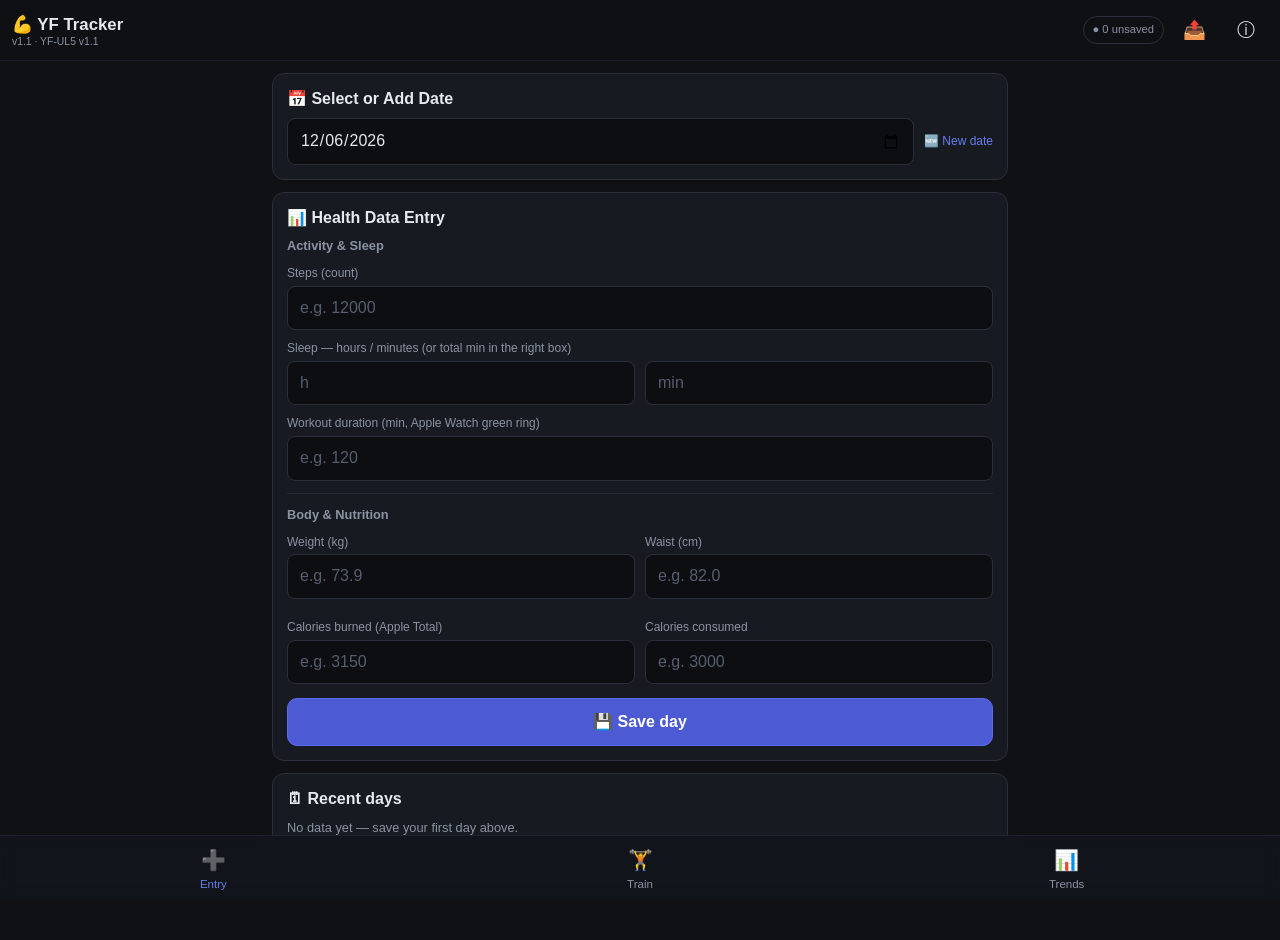
==== mobile_tracker/index.html @ b444b262 "feat: Implement offline HTML mobile tracker and data sync Introduces a self-contained, offline-first" ====
<!DOCTYPE html>
<html lang="en">
<head>
<meta charset="utf-8">
<meta name="viewport" content="width=device-width, initial-scale=1, viewport-fit=cover">
<meta name="apple-mobile-web-app-capable" content="yes">
<meta name="mobile-web-app-capable" content="yes">
<meta name="apple-mobile-web-app-status-bar-style" content="black-translucent">
<meta name="apple-mobile-web-app-title" content="YF Tracker">
<meta name="theme-color" content="#0f1115">
<title>YF Tracker</title>
<style>
/* ============ Reset / base ============ */
*{box-sizing:border-box;margin:0;padding:0;-webkit-tap-highlight-color:transparent}
html{font-size:16px}
body{
  font-family:-apple-system,BlinkMacSystemFont,"Segoe UI",Roboto,Helvetica,Arial,sans-serif;
  background:#0f1115;color:#e6e9ef;line-height:1.4;
  padding-bottom:calc(64px + env(safe-area-inset-bottom));
  min-height:100vh;
}
button{font:inherit;color:inherit;background:none;border:none;cursor:pointer}
input,select,textarea{font:inherit;color:#e6e9ef;background:#0c0e12;border:1px solid #2a2f3a;border-radius:8px;padding:10px 12px;min-height:44px;width:100%}
input:focus,select:focus{outline:none;border-color:#667eea}
input::placeholder{color:#565e6e}
h1{font-size:1.05rem;font-weight:700}
h2{font-size:1rem;font-weight:700;margin-bottom:.5rem}
h3{font-size:.95rem;font-weight:600}
/* ============ Header ============ */
header{
  position:sticky;top:0;z-index:50;display:flex;align-items:center;gap:8px;
  padding:calc(8px + env(safe-area-inset-top)) 12px 8px;background:#0f1115ee;
  border-bottom:1px solid #1d222c;backdrop-filter:blur(8px);
}
header .ver{font-size:.65rem;color:#8b93a3;line-height:1.1}
header .spacer{flex:1}
.badge{
  font-size:.7rem;padding:5px 9px;border-radius:999px;border:1px solid #2a2f3a;color:#8b93a3;
  min-height:0;display:inline-flex;align-items:center;gap:5px;
}
.badge.dirty{border-color:#f59e0b;color:#f59e0b}
.iconbtn{min-width:44px;min-height:44px;display:inline-flex;align-items:center;justify-content:center;font-size:1.15rem;border-radius:10px}
.iconbtn:active{background:#1d222c}
/* ============ Tab bar ============ */
nav.tabbar{
  position:fixed;bottom:0;left:0;right:0;z-index:50;display:flex;
  background:#12151bee;border-top:1px solid #1d222c;backdrop-filter:blur(8px);
  padding-bottom:env(safe-area-inset-bottom);
}
nav.tabbar button{
  flex:1;padding:10px 0 8px;font-size:.72rem;color:#8b93a3;display:flex;flex-direction:column;align-items:center;gap:2px;min-height:56px;
}
nav.tabbar button .ic{font-size:1.25rem}
nav.tabbar button.on{color:#667eea}
/* ============ Layout ============ */
main{padding:12px;max-width:760px;margin:0 auto}
section.panel{display:none}
section.panel.on{display:block}
.card{background:#171a21;border:1px solid #2a2f3a;border-radius:12px;padding:14px;margin-bottom:12px}
.row{display:flex;gap:10px;align-items:center}
.row>*{flex:1}
.muted{color:#8b93a3;font-size:.8rem}
.small{font-size:.75rem}
.btn{
  display:inline-flex;align-items:center;justify-content:center;gap:6px;
  background:#232838;border:1px solid #364066;color:#c7d2fe;border-radius:10px;
  padding:12px 16px;min-height:48px;font-weight:600;width:100%;
}
.btn:active{background:#2b3149}
.btn.primary{background:#4c5bd4;border-color:#5b6cf0;color:#fff}
.btn.ghost{background:transparent;border-color:#2a2f3a;color:#8b93a3}
.btn.danger{background:#3a1214;border-color:#7f1d1d;color:#fca5a5}
.btn.sm{min-height:38px;padding:6px 12px;width:auto;font-size:.85rem}
.chip{display:inline-block;font-size:.68rem;padding:3px 8px;border-radius:999px;background:#232838;color:#9aa4c7;margin-right:5px;margin-bottom:3px}
label.f{display:block;font-size:.75rem;color:#8b93a3;margin:10px 0 4px}
.grid2{display:grid;grid-template-columns:1fr 1fr;gap:10px}
.hint-ok{color:#10b981;font-size:.75rem}
.hint-new{color:#667eea;font-size:.75rem}
hr.sep{border:0;border-top:1px solid #232834;margin:12px 0}
/* ============ Recent list ============ */
.recent{display:flex;flex-direction:column;gap:6px}
.recent .r{
  display:flex;align-items:center;gap:8px;background:#12151b;border:1px solid #232834;
  border-radius:10px;padding:9px 10px;font-size:.78rem;
}
.recent .r .d{font-weight:700;min-width:52px}
.recent .r .vals{flex:1;color:#8b93a3;display:flex;flex-wrap:wrap;gap:4px 10px}
.recent .r button{min-width:38px;min-height:38px;font-size:1rem;color:#8b93a3}
/* ============ Train ============ */
.sess{display:flex;align-items:center;gap:10px}
.sess .info{flex:1}
.sess .info .nm{font-weight:700}
.today-chip{
  display:flex;align-items:center;gap:10px;background:#141b2e;border:1px solid #364066;
  border-radius:12px;padding:12px;margin-bottom:12px;
}
.exgroup{background:#171a21;border:1px solid #2a2f3a;border-radius:12px;margin-bottom:12px;overflow:hidden}
.exgroup.ss{border-left:4px solid #667eea}
.ss-tag{font-size:.62rem;font-weight:700;letter-spacing:.08em;color:#8fa0f4;padding:8px 14px 0}
.ex{padding:12px 14px}
.ex + .ex{border-top:1px dashed #2a2f3a}
.ex .hd{display:flex;align-items:baseline;gap:8px;flex-wrap:wrap;margin-bottom:6px}
.ex .hd .nm{font-weight:700;font-size:.95rem}
.setrow{display:flex;align-items:center;gap:6px;margin:6px 0}
.setrow .sn{min-width:20px;color:#8b93a3;font-size:.75rem;text-align:center}
.setrow input{min-height:44px;padding:8px;text-align:center}
.setrow input.w{flex:2.2}
.setrow input.r{flex:1.8}
.setrow input.rr{flex:1.3}
.setrow .x{color:#565e6e;font-size:.8rem}
.setrow button.done{
  min-width:44px;min-height:44px;border:1px solid #2a2f3a;border-radius:10px;color:#565e6e;font-size:1rem;
}
.setrow button.done.on{background:#064e3b;border-color:#10b981;color:#10b981}
.setrow button.del{min-width:34px;min-height:44px;color:#565e6e}
.notein input{min-height:38px;font-size:.8rem;padding:7px 10px}
/* editor */
.exed{display:flex;align-items:center;gap:6px;padding:10px 12px;border-top:1px dashed #2a2f3a}
.exed:first-child{border-top:0}
.exed .nm{flex:1;font-size:.88rem}
.exed .tg{color:#8b93a3;font-size:.7rem}
.exed button{min-width:38px;min-height:44px;color:#8b93a3;font-size:.95rem}
.exed button.linkon{color:#8fa0f4}
/* ============ Rest timer ============ */
#restTimer{
  position:fixed;left:12px;right:12px;bottom:calc(64px + env(safe-area-inset-bottom) + 8px);z-index:60;
  display:none;align-items:center;gap:12px;background:#141b2e;border:1px solid #5b6cf0;
  border-radius:14px;padding:12px 16px;box-shadow:0 8px 24px #0009;
}
#restTimer.on{display:flex}
#restTimer.flash{animation:tflash .5s 4}
@keyframes tflash{50%{background:#4c5bd4}}
#restTimer .t{font-size:1.5rem;font-weight:800;font-variant-numeric:tabular-nums}
#restTimer .lb{flex:1;font-size:.75rem;color:#9aa4c7}
/* ============ KPI ============ */
.kpis{display:grid;grid-template-columns:repeat(3,1fr);gap:8px;margin-bottom:14px}
.kpi{border-radius:10px;padding:10px 6px;text-align:center;min-height:86px;border:1px solid}
.kpi .l{color:#9ca3af;font-size:.62rem;margin-bottom:3px}
.kpi .v{font-size:1.15rem;font-weight:700}
.kpi .u{color:#6b7280;font-size:.6rem}
.kpi.green{border-color:#10b981;background:#064e3b}.kpi.green .v{color:#10b981}
.kpi.amber{border-color:#f59e0b;background:#451a03}.kpi.amber .v{color:#f59e0b}
.kpi.red{border-color:#ef4444;background:#450a0a}.kpi.red .v{color:#ef4444}
.kpi.neutral{border-color:#667eea;background:#1e1b4b}.kpi.neutral .v{color:#667eea}
.legend{display:flex;flex-wrap:wrap;gap:4px 12px;margin:2px 0 6px}
.legend .lg{font-size:.68rem;color:#8b93a3;display:inline-flex;align-items:center;gap:5px}
.legend .dot{width:9px;height:9px;border-radius:3px;display:inline-block}
canvas{display:block;width:100%}
/* ============ Modal / toast ============ */
#ovl{position:fixed;inset:0;background:#000a;z-index:100;display:none;align-items:flex-end;justify-content:center}
#ovl.on{display:flex}
#modal{
  background:#171a21;border:1px solid #2a2f3a;border-radius:16px 16px 0 0;width:100%;max-width:760px;
  max-height:86vh;overflow:auto;padding:18px 16px calc(18px + env(safe-area-inset-bottom));
}
#modal h2{margin-bottom:10px}
#modal .body{font-size:.88rem;color:#c3c9d6}
#modal .body p{margin:8px 0}
#modal .body ol,#modal .body ul{margin:8px 0 8px 18px}
#modal .body li{margin:5px 0}
#modal .body code{background:#0c0e12;border:1px solid #2a2f3a;border-radius:6px;padding:1px 6px;font-size:.78rem}
#modal .btns{display:flex;gap:10px;margin-top:16px}
#modal .btns .btn{flex:1}
#toast{
  position:fixed;left:50%;transform:translateX(-50%);bottom:calc(70px + env(safe-area-inset-bottom) + 8px);
  background:#232838;border:1px solid #5b6cf0;color:#e6e9ef;padding:10px 18px;border-radius:999px;
  font-size:.85rem;z-index:120;display:none;white-space:nowrap;box-shadow:0 6px 20px #0008;
}
#toast.on{display:block}
.diffline{font-size:.8rem;margin:3px 0}
.diffline b{color:#f59e0b}
@media(min-width:520px){.kpis{grid-template-columns:repeat(6,1fr)}}
</style>
</head>
<body>

<header>
  <div>
    <h1>💪 YF Tracker</h1>
    <div class="ver">v1.1 · YF-UL5 v1.1</div>
  </div>
  <div class="spacer"></div>
  <button class="badge" id="unsavedBadge" data-act="sync">● 0 unsaved</button>
  <button class="iconbtn" data-act="sync" title="Sync / Export">📤</button>
  <button class="iconbtn" data-act="help" title="Help">ⓘ</button>
</header>

<main>
  <!-- ============ ENTRY ============ -->
  <section class="panel on" id="panel-entry">
    <div class="card">
      <h2>📅 Select or Add Date</h2>
      <div class="row">
        <input type="date" id="entryDate">
        <span id="dateHint" class="hint-new" style="flex:0 0 auto">🆕 New date</span>
      </div>
    </div>

    <div class="card">
      <h2>📊 Health Data Entry</h2>
      <h3 class="muted">Activity &amp; Sleep</h3>
      <label class="f">Steps (count)</label>
      <input id="inSteps" inputmode="numeric" placeholder="e.g. 12000">
      <label class="f">Sleep — hours / minutes (or total min in the right box)</label>
      <div class="row">
        <input id="inSleepH" inputmode="numeric" placeholder="h">
        <input id="inSleepM" inputmode="numeric" placeholder="min">
      </div>
      <div class="muted small" id="sleepHint" style="margin-top:4px"></div>
      <label class="f">Workout duration (min, Apple Watch green ring)</label>
      <input id="inWorkout" inputmode="numeric" placeholder="e.g. 120">
      <hr class="sep">
      <h3 class="muted">Body &amp; Nutrition</h3>
      <div class="grid2">
        <div>
          <label class="f">Weight (kg)</label>
          <input id="inWeight" inputmode="decimal" placeholder="e.g. 73.9">
        </div>
        <div>
          <label class="f">Waist (cm)</label>
          <input id="inWaist" inputmode="decimal" placeholder="e.g. 82.0">
        </div>
        <div>
          <label class="f">Calories burned (Apple Total)</label>
          <input id="inBurned" inputmode="numeric" placeholder="e.g. 3150">
        </div>
        <div>
          <label class="f">Calories consumed</label>
          <input id="inConsumed" inputmode="numeric" placeholder="e.g. 3000">
        </div>
      </div>
      <div style="margin-top:14px"><button class="btn primary" data-act="saveEntry">💾 Save day</button></div>
    </div>

    <div class="card">
      <h2>🗓 Recent days</h2>
      <div class="recent" id="recentList"></div>
    </div>
  </section>

  <!-- ============ TRAIN ============ -->
  <section class="panel" id="panel-train"></section>

  <!-- ============ TRENDS ============ -->
  <section class="panel" id="panel-trends">
    <div class="card">
      <div class="row">
        <div>
          <label class="f">📅 Time Period</label>
          <select id="selPeriod">
            <option value="30">Last 30 Days</option>
            <option value="90">Last 3 Months</option>
            <option value="all">All Data</option>
          </select>
        </div>
        <div>
          <label class="f">📊 Aggregation</label>
          <select id="selAgg">
            <option value="daily">Daily</option>
            <option value="weekly">Weekly</option>
            <option value="monthly">Monthly</option>
          </select>
        </div>
      </div>
      <div class="muted small" id="periodInfo" style="margin-top:8px"></div>
    </div>
    <h2 style="margin:4px 0 8px">📋 Key Metrics</h2>
    <div class="kpis" id="kpiGrid"></div>
    <h2 style="margin:4px 0 8px">📈 Charts</h2>
    <div id="chartsWrap"></div>
  </section>
</main>

<nav class="tabbar">
  <button data-act="tab" data-tab="entry" class="on"><span class="ic">➕</span>Entry</button>
  <button data-act="tab" data-tab="train"><span class="ic">🏋️</span>Train</button>
  <button data-act="tab" data-tab="trends"><span class="ic">📊</span>Trends</button>
</nav>

<div id="restTimer">
  <div class="t" id="rtTime">0:00</div>
  <div class="lb" id="rtLabel"></div>
  <button class="iconbtn" data-act="timerClose">✕</button>
</div>

<div id="ovl"><div id="modal"></div></div>
<div id="toast"></div>
<input type="file" id="fileImport" accept=".json,application/json" style="display:none">

<script>
'use strict';
/* =====================================================================
   YF Tracker v1.0 — single-file offline health & training tracker
   Data lives in IndexedDB. Sync = JSON export -> iCloud -> Mac merge.
   ===================================================================== */

/* ---------------- IndexedDB tiny promise wrapper ---------------- */
const DB_NAME='yf-tracker', DB_VER=1;
let _db=null;
function openDB(){
  return new Promise((res,rej)=>{
    const rq=indexedDB.open(DB_NAME,DB_VER);
    rq.onupgradeneeded=e=>{
      const d=e.target.result;
      if(!d.objectStoreNames.contains('health'))d.createObjectStore('health',{keyPath:'date'});
      if(!d.objectStoreNames.contains('workouts'))d.createObjectStore('workouts',{keyPath:'key'});
      if(!d.objectStoreNames.contains('meta'))d.createObjectStore('meta',{keyPath:'k'});
    };
    rq.onsuccess=()=>{_db=rq.result;res(_db)};
    rq.onerror=()=>rej(rq.error);
  });
}
function tx(store,mode,fn){
  return new Promise((res,rej)=>{
    const t=_db.transaction(store,mode),s=t.objectStore(store);
    const out=fn(s);
    t.oncomplete=()=>res(out&&out._v!==undefined?out._v:out);
    t.onerror=()=>rej(t.error);
  });
}
function idbGetAll(store){return new Promise((res,rej)=>{const t=_db.transaction(store,'readonly');const rq=t.objectStore(store).getAll();rq.onsuccess=()=>res(rq.result||[]);rq.onerror=()=>rej(rq.error)})}
function idbPut(store,obj){return tx(store,'readwrite',s=>{s.put(obj)})}
function idbDel(store,key){return tx(store,'readwrite',s=>{s.delete(key)})}
function idbGet(store,key){return new Promise((res,rej)=>{const t=_db.transaction(store,'readonly');const rq=t.objectStore(store).get(key);rq.onsuccess=()=>res(rq.result);rq.onerror=()=>rej(rq.error)})}

/* ---------------- Date & number helpers ---------------- */
function pad(n){return n<10?'0'+n:''+n}
function isoToDdmm(iso){const[y,m,d]=iso.split('-');return d+'/'+m+'/'+y}
function ddmmToIso(dm){const[d,m,y]=dm.split('/');return y+'-'+m+'-'+d}
function ddmmToDate(dm){const[d,m,y]=dm.split('/').map(Number);return new Date(y,m-1,d)}
function todayIso(){const t=new Date();return t.getFullYear()+'-'+pad(t.getMonth()+1)+'-'+pad(t.getDate())}
function fmtShort(dt){return pad(dt.getDate())+'/'+pad(dt.getMonth()+1)}
function numOrNull(v){if(v===''||v==null)return null;const n=Number(String(v).replace(',','.'));return isNaN(n)?null:n}
function csvCell(v){if(v==null||v==='')return'';const n=Number(v);return Number.isInteger(n)?n+'.0':String(n)}
function esc(s){return String(s==null?'':s).replace(/&/g,'&amp;').replace(/</g,'&lt;').replace(/>/g,'&gt;').replace(/"/g,'&quot;')}
function minToH(m){if(m==null)return'';const h=Math.floor(m/60),mm=Math.round(m%60);return h+'h'+pad(mm)}

/* ---------------- Program seed (YF-UL5 v1) ---------------- */
let _idc=0;const nid=p=>p+'_'+(++_idc)+'_'+Math.random().toString(36).slice(2,7);
function ex(name,sets,reps,rest,rir,opts){return Object.assign({id:nid('e'),name,sets,reps,rest,rir:rir||'',ssWithNext:false,note:''},opts||{})}
const ABS=()=>[
  ex('Weighted jackknife',4,'12','1:00','',{note:'34 kg → 36 when 4×12 clean'}),
  ex('Russian twist',3,'20','0:45','',{note:'default 20 kg'}),
  ex('Leg raise slow',1,'25','0:45','',{note:'or 2×15, BW'}),
  ex('Sit-ups feet on ground (optionnel)',1,'25','0:45','',{note:'slow finisher, optional'}),
  ex('Plank hold',2,'45-60s','0:45','',{note:'seconds in reps'})
];
function seedProgram(){
  return {name:'YF-UL5 v1.1',sessions:[
    {id:nid('s'),name:'Upper A',sub:'Chest/Back Heavy',exercises:[
      ex('Tirage vertical prise large',4,'8-10','2:30','1-2'),
      ex('Tirage horizontal prise serré',4,'10','2:30','1-2'),
      ex('Développé couché barre',4,'5-8','3:00','1-2'),
      ex('Tirage vertical unilatéral',3,'10','2:00','2'),
      ex('Dips (lestés ou BW)',3,'8-10','2:00','2'),
      ex('Shrug barre',3,'12-15','1:30','1',{ssWithNext:true,note:'72.5-75 kg, true superset'}),
      ex('Élévations latérales',3,'12-15','1:30','1',{note:'8 kg strict, pause 1s top'}),
      ex('Face pulls',3,'12-15','1:00','1')
    ]},
    {id:nid('s'),name:'Lower A',sub:'Quad/Ham + Abs',exercises:[
      ex('Back squat barre',4,'5-8','3:00','2'),
      ex('Bulgarian split squat',4,'10/leg','2:00','2'),
      ex('Romanian deadlift barre',4,'8','3:00','2',{note:'start light, ramping'}),
      ...ABS()
    ]},
    {id:nid('s'),name:'Upper B',sub:'Shoulders/Arms',exercises:[
      ex('Standing OHP barbell',4,'5-8','3:00','2'),
      ex('Shoulder press machine (optionnel)',3,'8-12','2:00','0-1',{note:'si machine dispo — ¾ lockout, 2-3s eccentric'}),
      ex('Élévations latérales',4,'10-15','1:30','1',{note:'lead elbow, pause 1s top'}),
      ex('Rear delt cable fly',3,'12-15','1:30','1'),
      ex('Curl pupitre',4,'10','1:30','1-2',{ssWithNext:true}),
      ex('Overhead triceps',4,'10','1:30','1-2'),
      ex('Curl allongé poulie basse',4,'10','1:30','1-2',{ssWithNext:true}),
      ex('Triceps barre poulie haute',4,'10','1:30','1-2'),
      ex('Reverse curl EZ',3,'10','1:30','1',{ssWithNext:true}),
      ex('Hammer curl',3,'10','1:30','1')
    ]},
    {id:nid('s'),name:'Upper C',sub:'Chest/Back Volume',exercises:[
      ex('Développé incliné haltères',3,'8-10','2:30','1-2',{note:'22 kg start'}),
      ex('Écarté haltère pec',3,'10-12','1:30','1'),
      ex('Pull-ups (BW ou lestés)',4,'max (5-8)','2:30','0-1'),
      ex('Tirage horizontal prise large',3,'10','2:30','1-2'),
      ex('Pull-over cable',3,'12','1:30','1',{note:'first cut if session runs long'}),
      ex('Shrug barre',3,'12-15','1:30','1',{ssWithNext:true,note:'72.5-75 kg, true superset'}),
      ex('Élévations latérales',3,'12-15','1:30','1',{note:'8 kg strict'})
    ]},
    {id:nid('s'),name:'Lower B',sub:'Ham/Quad Accessories + Abs',exercises:[
      ex('Hack squat',4,'10','2:30','1-2'),
      ex('Leg curl allongé',3,'10','1:30','1'),
      ex('Leg curl assis',2,'10','1:30','1'),
      ex('Leg extension',3,'10-12','1:30','0-1'),
      ...ABS()
    ]}
  ]};
}
const SCHEDULE={0:'Upper A',1:'Lower A',2:'Upper B',3:null,4:'Upper C',5:'Lower B',6:null};

/* ---------------- App state ---------------- */
const S={
  tab:'entry',
  health:[],            // sorted asc by date
  workouts:[],          // sorted asc by date
  program:null,
  unsaved:0,
  lastExport:null,
  trainView:'home',     // home | edit
  editSid:null,
  log:null              // active working session log
};
const $=q=>document.querySelector(q);

/* ---------------- Data access ---------------- */
function sortHealth(){S.health.sort((a,b)=>ddmmToDate(a.date)-ddmmToDate(b.date))}
function sortWorkouts(){S.workouts.sort((a,b)=>ddmmToDate(a.date)-ddmmToDate(b.date))}
async function loadAll(){
  S.health=await idbGetAll('health');sortHealth();
  S.workouts=await idbGetAll('workouts');sortWorkouts();
  const pm=await idbGet('meta','program');
  if(pm&&pm.v){S.program=pm.v}else{S.program=seedProgram();await idbPut('meta',{k:'program',v:S.program})}
  const un=await idbGet('meta','unsaved');S.unsaved=un?un.v:0;
  const le=await idbGet('meta','lastExport');S.lastExport=le?le.v:null;
  const al=await idbGet('meta','activeLog');if(al&&al.v)S.log=al.v;
}
async function bumpUnsaved(n){S.unsaved+=(n==null?1:n);await idbPut('meta',{k:'unsaved',v:S.unsaved});renderBadge()}
async function persistProgram(){await idbPut('meta',{k:'program',v:S.program});await bumpUnsaved()}
let _alTm=null;
function persistActiveLog(){clearTimeout(_alTm);_alTm=setTimeout(()=>{idbPut('meta',{k:'activeLog',v:S.log})},400)}
async function clearActiveLog(){clearTimeout(_alTm);await idbPut('meta',{k:'activeLog',v:null});S.log=null}

/* ---------------- Modal / toast ---------------- */
function showModal(title,bodyHtml,buttons){
  return new Promise(res=>{
    const m=$('#modal');
    m.innerHTML='<h2>'+esc(title)+'</h2><div class="body">'+bodyHtml+'</div>'+
      '<div class="btns">'+buttons.map((b,i)=>'<button class="btn '+(b.cls||'')+'" data-mb="'+i+'">'+esc(b.txt)+'</button>').join('')+'</div>';
    $('#ovl').classList.add('on');
    m.querySelectorAll('[data-mb]').forEach(bt=>bt.onclick=()=>{$('#ovl').classList.remove('on');res(buttons[+bt.dataset.mb].val)});
  });
}
function confirmM(title,body){return showModal(title,body,[{txt:'Cancel',cls:'ghost',val:false},{txt:'Confirm',cls:'primary',val:true}])}
let _toTm=null;
function toast(msg){const t=$('#toast');t.textContent=msg;t.classList.add('on');clearTimeout(_toTm);_toTm=setTimeout(()=>t.classList.remove('on'),2200)}

/* =====================================================================
   ENTRY TAB
   ===================================================================== */
function healthByDate(dm){return S.health.find(h=>h.date===dm)}
function lastWeight(){for(let i=S.health.length-1;i>=0;i--){if(S.health[i].weight!=null)return S.health[i].weight}return null}

function loadEntryForm(){
  const iso=$('#entryDate').value||todayIso();
  const rec=healthByDate(isoToDdmm(iso));
  const hint=$('#dateHint');
  if(rec){hint.textContent='📝 Date exists — editing';hint.className='hint-ok'}
  else{hint.textContent='🆕 New date';hint.className='hint-new'}
  const g=(v)=>v==null?'':String(v);
  $('#inSteps').value=rec?g(rec.steps):'';
  const sl=rec?rec.sleep_min:null;
  $('#inSleepH').value=sl!=null?String(Math.floor(sl/60)):'';
  $('#inSleepM').value=sl!=null?String(Math.round(sl%60)):'';
  updateSleepHint();
  $('#inWorkout').value=rec?g(rec.workout_duration_min_tot):'';
  $('#inWeight').value=rec?g(rec.weight):(lastWeight()!=null?String(lastWeight()):'');
  $('#inWaist').value=rec?g(rec.waist_cm):'';
  $('#inBurned').value=rec?g(rec.calories_burned):'';
  $('#inConsumed').value=rec?g(rec.calories_consumed):'';
}
function readSleepMin(){
  const h=numOrNull($('#inSleepH').value),m=numOrNull($('#inSleepM').value);
  if(h==null&&m==null)return null;
  return (h||0)*60+(m||0);
}
function updateSleepHint(){
  const v=readSleepMin();
  $('#sleepHint').textContent=v==null?'':('= '+minToH(v)+' ('+v+' min)');
}
async function saveEntry(){
  const iso=$('#entryDate').value;if(!iso){toast('Pick a date');return}
  const dm=isoToDdmm(iso);
  const rec={date:dm,
    steps:numOrNull($('#inSteps').value),
    sleep_min:readSleepMin(),
    workout_duration_min_tot:numOrNull($('#inWorkout').value),
    weight:numOrNull($('#inWeight').value),
    calories_burned:numOrNull($('#inBurned').value),
    calories_consumed:numOrNull($('#inConsumed').value),
    waist_cm:numOrNull($('#inWaist').value)};
  const old=healthByDate(dm);
  if(old){
    const fields=[['steps','Steps'],['sleep_min','Sleep'],['workout_duration_min_tot','Workout'],['weight','Weight'],['calories_burned','Burned'],['calories_consumed','Consumed'],['waist_cm','Waist']];
    const diffs=fields.filter(([k])=>String(old[k]??'')!==String(rec[k]??''))
      .map(([k,l])=>'<div class="diffline">'+l+': '+esc(old[k]??'—')+' → <b>'+esc(rec[k]??'—')+'</b></div>').join('');
    if(diffs){const ok=await confirmM('Overwrite '+dm+'?',diffs||'');if(!ok)return}
    else{toast('No changes');return}
  }
  await idbPut('health',rec);
  const i=S.health.findIndex(h=>h.date===dm);
  if(i>=0)S.health[i]=rec;else{S.health.push(rec);sortHealth()}
  await bumpUnsaved();
  loadEntryForm();renderRecent();
  toast('Saved '+dm+' ✓');
}
function renderRecent(){
  const el=$('#recentList');
  const last=S.health.slice(-10).reverse();
  if(!last.length){el.innerHTML='<div class="muted">No data yet — save your first day above.</div>';return}
  el.innerHTML=last.map(h=>{
    const vals=[];
    if(h.weight!=null)vals.push(h.weight+' kg');
    if(h.waist_cm!=null)vals.push('waist '+h.waist_cm);
    if(h.sleep_min!=null)vals.push('😴 '+minToH(h.sleep_min));
    if(h.steps!=null)vals.push('👣 '+Math.round(h.steps).toLocaleString());
    if(h.calories_consumed!=null)vals.push('in '+Math.round(h.calories_consumed));
    if(h.calories_burned!=null)vals.push('out '+Math.round(h.calories_burned));
    return '<div class="r"><span class="d">'+h.date.slice(0,5)+'</span><span class="vals">'+vals.map(esc).join(' · ')+'</span>'+
      '<button data-act="editDay" data-date="'+h.date+'">✎</button><button data-act="delDay" data-date="'+h.date+'">✕</button></div>';
  }).join('');
}
async function delDay(dm){
  const ok=await confirmM('Delete '+dm+'?','This removes the day from the phone app only (the Mac CSV is not touched).');
  if(!ok)return;
  await idbDel('health',dm);
  S.health=S.health.filter(h=>h.date!==dm);
  await bumpUnsaved();renderRecent();loadEntryForm();toast('Deleted '+dm);
}

/* =====================================================================
   TRAIN TAB
   ===================================================================== */
function groupSS(list){
  const groups=[];let cur=[];
  list.forEach((e,i)=>{cur.push(i);if(!e.ssWithNext||i===list.length-1){groups.push(cur);cur=[]}});
  if(cur.length)groups.push(cur);
  return groups;
}
function lastSetsFor(name){
  const n=name.trim().toLowerCase();
  for(let i=S.workouts.length-1;i>=0;i--){
    const w=S.workouts[i];
    const e=(w.exercises||[]).find(x=>x.name.trim().toLowerCase()===n);
    if(e&&e.sets&&e.sets.length)return e.sets;
  }
  return null;
}
function renderTrain(){
  const root=$('#panel-train');
  if(S.log){root.innerHTML=logHTML();return}
  if(S.trainView==='edit'){root.innerHTML=editorHTML();return}
  root.innerHTML=homeHTML();
}
function homeHTML(){
  const today=SCHEDULE[new Date().getDay()];
  const tSess=today?S.program.sessions.find(s=>s.name===today):null;
  let h='';
  if(tSess){
    h+='<div class="today-chip"><div style="flex:1"><div class="muted small">📅 Today</div><div style="font-weight:700">'+esc(tSess.name)+' — '+esc(tSess.sub||'')+'</div></div>'+
      '<button class="btn primary sm" data-act="startSession" data-sid="'+tSess.id+'">Start</button></div>';
  }else if(today===null){
    h+='<div class="today-chip"><div class="muted">📅 Today is a REST day (schedule: Sun UA · Mon LA · Tue UB · Wed rest · Thu UC · Fri LB · Sat rest)</div></div>';
  }
  h+=S.program.sessions.map(s=>{
    return '<div class="card sess"><div class="info"><div class="nm">'+esc(s.name)+'</div><div class="muted small">'+esc(s.sub||'')+' · '+s.exercises.length+' exercises</div></div>'+
    '<button class="btn sm" data-act="startSession" data-sid="'+s.id+'">▶ Start</button>'+
    '<button class="iconbtn" data-act="editSession" data-sid="'+s.id+'">✎</button></div>';
  }).join('');
  h+='<button class="btn ghost" data-act="addSession">＋ New session</button>';
  h+='<div class="muted small" style="margin-top:14px">📈 Per-exercise progress view: coming in a later version.</div>';
  return h;
}
/* -------- session editor -------- */
function editorHTML(){
  const s=S.program.sessions.find(x=>x.id===S.editSid);
  if(!s){S.trainView='home';return homeHTML()}
  let h='<div class="card"><div class="row" style="align-items:center">'+
    '<button class="iconbtn" data-act="editBack" style="flex:0 0 auto">←</button>'+
    '<div style="flex:1"><div style="font-weight:700">'+esc(s.name)+'</div><div class="muted small">'+esc(s.sub||'')+'</div></div>'+
    '<button class="btn sm ghost" data-act="renameSession" data-sid="'+s.id+'">Rename</button></div></div>';
  h+='<div class="card" style="padding:4px 2px">';
  h+=s.exercises.map((e,i)=>{
    const link=e.ssWithNext?'⛓':'⛓';
    return '<div class="exed">'+
      '<div class="nm"><div>'+esc(e.name)+(e.ssWithNext?' <span class="chip" style="background:#141b2e;color:#8fa0f4">SS↓</span>':'')+'</div>'+
      '<div class="tg">'+e.sets+'×'+esc(e.reps)+' · rest '+esc(e.rest)+(e.rir?' · RIR '+esc(e.rir):'')+'</div></div>'+
      '<button data-act="exUp" data-sid="'+s.id+'" data-i="'+i+'">↑</button>'+
      '<button data-act="exDown" data-sid="'+s.id+'" data-i="'+i+'">↓</button>'+
      '<button data-act="exLink" data-sid="'+s.id+'" data-i="'+i+'" class="'+(e.ssWithNext?'linkon':'')+'" title="superset with next">'+link+'</button>'+
      '<button data-act="exEdit" data-sid="'+s.id+'" data-i="'+i+'">✎</button>'+
      '<button data-act="exDel" data-sid="'+s.id+'" data-i="'+i+'">✕</button>'+
      '</div>';
  }).join('');
  h+='</div>';
  h+='<button class="btn" data-act="exAdd" data-sid="'+s.id+'">＋ Add exercise</button>';
  h+='<div style="height:10px"></div>';
  h+='<button class="btn danger" data-act="delSession" data-sid="'+s.id+'">🗑 Delete session</button>';
  return h;
}
function exFormHTML(e){
  return '<label class="f">Name</label><input id="xf_name" value="'+esc(e.name)+'">'+
  '<div class="grid2">'+
  '<div><label class="f">Sets</label><input id="xf_sets" inputmode="numeric" value="'+esc(e.sets)+'"></div>'+
  '<div><label class="f">Reps (range ok)</label><input id="xf_reps" value="'+esc(e.reps)+'"></div>'+
  '<div><label class="f">Rest (m:ss)</label><input id="xf_rest" value="'+esc(e.rest)+'"></div>'+
  '<div><label class="f">RIR</label><input id="xf_rir" value="'+esc(e.rir)+'"></div>'+
  '</div>'+
  '<label class="f">Default note (machine/gym)</label><input id="xf_note" value="'+esc(e.note||'')+'">';
}
function readExForm(){
  return {name:$('#xf_name').value.trim()||'Exercise',
    sets:Math.max(1,Math.round(numOrNull($('#xf_sets').value)||1)),
    reps:$('#xf_reps').value.trim()||'10',
    rest:$('#xf_rest').value.trim()||'1:30',
    rir:$('#xf_rir').value.trim(),
    note:$('#xf_note').value.trim()};
}
async function exEdit(sid,i){
  const s=S.program.sessions.find(x=>x.id===sid);const e=s.exercises[i];
  const ok=await showModal('Edit exercise',exFormHTML(e),[{txt:'Cancel',cls:'ghost',val:false},{txt:'Save',cls:'primary',val:true}]);
  if(!ok)return;
  Object.assign(e,readExForm());
  await persistProgram();renderTrain();
}
async function exAdd(sid){
  const s=S.program.sessions.find(x=>x.id===sid);
  const blank=ex('',3,'10','1:30','');
  const ok=await showModal('New exercise',exFormHTML(blank),[{txt:'Cancel',cls:'ghost',val:false},{txt:'Add',cls:'primary',val:true}]);
  if(!ok)return;
  Object.assign(blank,readExForm());
  s.exercises.push(blank);
  await persistProgram();renderTrain();
}
/* -------- logging -------- */
async function startSession(sid){
  const s=S.program.sessions.find(x=>x.id===sid);if(!s)return;
  if(S.log){
    const ok=await confirmM('A session draft is in progress','Starting "'+esc(s.name)+'" will discard the unfinished "'+esc(S.log.session)+'" draft. Continue?');
    if(!ok)return;
    await clearActiveLog();
  }
  S.log={sid:s.id,session:s.name,dateISO:todayIso(),
    ex:s.exercises.map(e=>{
      const last=lastSetsFor(e.name);
      const sets=[];
      for(let i=0;i<e.sets;i++){
        const p=last?(last[i]||last[last.length-1]):null;
        sets.push({w:p&&p.weight!=null?String(p.weight):'',r:p&&p.reps!=null?String(p.reps):'',rir:'',done:false});
      }
      return {name:e.name,target:e.sets+'×'+e.reps,rest:e.rest,rir:e.rir,ssWithNext:!!e.ssWithNext,note:e.note||'',sets};
    })};
  persistActiveLog();renderTrain();window.scrollTo(0,0);
}
function logHTML(){
  const L=S.log;
  let h='<div class="card"><div class="row" style="align-items:center">'+
    '<div style="flex:1"><div style="font-weight:800">'+esc(L.session)+'</div><div class="muted small">in progress — auto-saved draft</div></div>'+
    '<input type="date" value="'+esc(L.dateISO)+'" data-logdate="1" style="flex:0 0 150px"></div>'+
    '<div class="row" style="margin-top:10px">'+
    '<button class="btn primary" data-act="finishSession">✓ Finish &amp; save</button>'+
    '<button class="btn ghost" data-act="cancelSession">✕ Discard</button></div></div>';
  const groups=groupSS(L.ex);
  h+=groups.map(g=>{
    const isSS=g.length>1;
    let card='<div class="exgroup'+(isSS?' ss':'')+'">';
    if(isSS)card+='<div class="ss-tag">⛓ SUPERSET — alternate, rest after the pair</div>';
    card+=g.map(i=>{
      const e=L.ex[i];
      let x='<div class="ex"><div class="hd"><span class="nm">'+esc(e.name)+'</span>'+
        '<span class="chip">'+esc(e.target)+'</span><span class="chip">rest '+esc(e.rest)+'</span>'+(e.rir?'<span class="chip">RIR '+esc(e.rir)+'</span>':'')+'</div>';
      x+=e.sets.map((st,j)=>
        '<div class="setrow"><span class="sn">'+(j+1)+'</span>'+
        '<input class="w" inputmode="decimal" placeholder="kg" value="'+esc(st.w)+'" data-lb="'+i+'.'+j+'.w">'+
        '<span class="x">×</span>'+
        '<input class="r" inputmode="numeric" placeholder="reps" value="'+esc(st.r)+'" data-lb="'+i+'.'+j+'.r">'+
        '<input class="rr" inputmode="numeric" placeholder="RIR" value="'+esc(st.rir)+'" data-lb="'+i+'.'+j+'.rir">'+
        '<button class="done'+(st.done?' on':'')+'" data-act="setDone" data-i="'+i+'" data-j="'+j+'">✓</button>'+
        '<button class="del" data-act="setDel" data-i="'+i+'" data-j="'+j+'">–</button></div>'
      ).join('');
      x+='<div class="row" style="margin-top:6px"><button class="btn ghost sm" data-act="setAdd" data-i="'+i+'">＋ set</button>'+
         '<div class="notein" style="flex:3"><input placeholder="note (machine/gym)" value="'+esc(e.note)+'" data-ln="'+i+'"></div></div>';
      x+='</div>';
      return x;
    }).join('');
    card+='</div>';
    return card;
  }).join('');
  return h;
}
function setDone(i,j){
  const st=S.log.ex[i].sets[j];st.done=!st.done;
  persistActiveLog();
  const btn=document.querySelector('[data-act="setDone"][data-i="'+i+'"][data-j="'+j+'"]');
  if(btn)btn.classList.toggle('on',st.done);
  if(st.done)startTimer(S.log.ex[i].rest,S.log.ex[i].name+' — set '+(j+1)+' done');
}
async function finishSession(){
  const L=S.log;
  const dm=isoToDdmm(L.dateISO);
  const exercises=L.ex.map(e=>({
    name:e.name,target:e.target,rest:e.rest,rir:e.rir,note:e.note||'',
    sets:e.sets.filter(s=>s.w!==''||s.r!=='').map(s=>{
      const o={weight:numOrNull(s.w),reps:numOrNull(s.r)};
      if(s.rir!=='')o.rir=numOrNull(s.rir);
      return o;
    })
  })).filter(e=>e.sets.length>0);
  if(!exercises.length){toast('Nothing logged yet');return}
  const key=dm+'|'+L.session;
  const existing=S.workouts.find(w=>w.key===key);
  const body='<p>'+exercises.length+' exercises, '+exercises.reduce((a,e)=>a+e.sets.length,0)+' sets on '+dm+'.</p>'+
    (existing?'<p><b>A log for this session/date exists — it will be replaced.</b></p>':'');
  const ok=await confirmM('Save '+L.session+'?',body);
  if(!ok)return;
  const rec={key,date:dm,session:L.session,exercises};
  await idbPut('workouts',rec);
  const ix=S.workouts.findIndex(w=>w.key===key);
  if(ix>=0)S.workouts[ix]=rec;else{S.workouts.push(rec);sortWorkouts()}
  await clearActiveLog();
  await bumpUnsaved();
  S.trainView='home';renderTrain();
  toast('Session saved ✓');
}
async function cancelSession(){
  const ok=await confirmM('Discard this session draft?','Logged values in this draft will be lost.');
  if(!ok)return;
  await clearActiveLog();S.trainView='home';renderTrain();
}
/* -------- rest timer -------- */
const T={int:null,end:0};
function restToSec(r){
  if(!r)return 90;
  const m1=/^(\d+):(\d{1,2})$/.exec(r.trim());if(m1)return(+m1[1])*60+(+m1[2]);
  const m2=/^(\d+)\s*s$/i.exec(r.trim());if(m2)return +m2[1];
  const n=parseInt(r,10);if(!isNaN(n))return n>=20?n:n*60;
  return 90;
}
function startTimer(rest,label){
  const sec=restToSec(rest);
  T.end=Date.now()+sec*1000;
  $('#rtLabel').textContent=label+' — rest '+rest;
  $('#restTimer').classList.add('on');$('#restTimer').classList.remove('flash');
  clearInterval(T.int);
  T.int=setInterval(()=>{
    const left=Math.round((T.end-Date.now())/1000);
    if(left<=0){
      $('#rtTime').textContent='0:00';
      clearInterval(T.int);
      $('#restTimer').classList.add('flash');
      if(navigator.vibrate)navigator.vibrate([200,100,200]);
      setTimeout(()=>$('#restTimer').classList.remove('on'),2500);
    }else{
      $('#rtTime').textContent=Math.floor(left/60)+':'+pad(left%60);
    }
  },250);
  $('#rtTime').textContent=Math.floor(sec/60)+':'+pad(sec%60);
}
function timerClose(){clearInterval(T.int);$('#restTimer').classList.remove('on')}

/* =====================================================================
   TRENDS TAB
   ===================================================================== */
function filteredHealth(){
  const p=$('#selPeriod').value;
  if(!S.health.length)return[];
  if(p==='all')return S.health.slice();
  const days=+p;
  const end=new Date();end.setHours(0,0,0,0);
  const start=new Date(end);start.setDate(start.getDate()-days);
  return S.health.filter(h=>{const d=ddmmToDate(h.date);return d>=start&&d<=end});
}
function mean(a){const v=a.filter(x=>x!=null);return v.length?v.reduce((s,x)=>s+x,0)/v.length:null}
function sum(a){const v=a.filter(x=>x!=null);return v.length?v.reduce((s,x)=>s+x,0):null}
function weeklyGain(rows){
  // least-squares slope over last <=7 days of weight, in kg/week
  const end=rows.length?ddmmToDate(rows[rows.length-1].date):null;
  if(!end)return null;
  const lim=new Date(end);lim.setDate(lim.getDate()-6);
  const pts=rows.filter(r=>r.weight!=null&&ddmmToDate(r.date)>=lim)
    .map(r=>({x:ddmmToDate(r.date).getTime()/86400000,y:r.weight}));
  if(pts.length<2)return null;
  const mx=mean(pts.map(p=>p.x)),my=mean(pts.map(p=>p.y));
  let num=0,den=0;
  pts.forEach(p=>{num+=(p.x-mx)*(p.y-my);den+=(p.x-mx)*(p.x-mx)});
  if(den===0)return null;
  return num/den*7;
}
function thColor(v,greens,ambers){
  if(v==null||isNaN(v))return'neutral';
  for(const[lo,hi]of greens)if(v>=lo&&v<=hi)return'green';
  for(const[lo,hi]of ambers)if(v>=lo&&v<=hi)return'amber';
  return'red';
}
function aggregate(rows,mode){
  if(mode==='daily')return rows.map(r=>({x:ddmmToDate(r.date),...r}));
  const buckets=new Map();
  rows.forEach(r=>{
    const d=ddmmToDate(r.date);let k,xd;
    if(mode==='weekly'){
      const dow=d.getDay();               // week ending Sunday (mirror resample('W'))
      const endS=new Date(d);endS.setDate(d.getDate()+((7-dow)%7));
      k=endS.toISOString().slice(0,10);xd=endS;
    }else{
      xd=new Date(d.getFullYear(),d.getMonth()+1,0);
      k=d.getFullYear()+'-'+pad(d.getMonth()+1);
    }
    if(!buckets.has(k))buckets.set(k,{x:xd,rows:[]});
    buckets.get(k).rows.push(r);
  });
  return[...buckets.values()].sort((a,b)=>a.x-b.x).map(b=>({
    x:b.x,
    steps:sum(b.rows.map(r=>r.steps)),
    sleep_min:mean(b.rows.map(r=>r.sleep_min)),
    workout_duration_min_tot:sum(b.rows.map(r=>r.workout_duration_min_tot)),
    weight:mean(b.rows.map(r=>r.weight)),
    calories_burned:sum(b.rows.map(r=>r.calories_burned)),
    calories_consumed:sum(b.rows.map(r=>r.calories_consumed)),
    waist_cm:mean(b.rows.map(r=>r.waist_cm))
  }));
}
function movingAvg(pts,n){
  // pts: [{x, y|null}] -> full-window rolling mean over points with values
  const out=[];
  for(let i=0;i<pts.length;i++){
    const win=pts.slice(Math.max(0,i-n+1),i+1).map(p=>p.y).filter(v=>v!=null);
    out.push({x:pts[i].x,y:(i>=n-1&&win.length===n)?win.reduce((a,b)=>a+b,0)/n:null});
  }
  return out;
}
function renderTrends(){
  const rows=filteredHealth();
  const info=$('#periodInfo');
  if(!rows.length){
    info.textContent='No data in selected range.';
    $('#kpiGrid').innerHTML='';$('#chartsWrap').innerHTML='<div class="card muted">No data available. Add records in the Entry tab.</div>';
    return;
  }
  const d0=ddmmToDate(rows[0].date),d1=ddmmToDate(rows[rows.length-1].date);
  info.textContent='📊 '+fmtShort(d0)+' → '+fmtShort(d1)+' ('+rows.length+' days of data)';
  // ---- KPIs on daily rows (mirror Streamlit) ----
  const lw=(()=>{for(let i=rows.length-1;i>=0;i--)if(rows[i].weight!=null)return rows[i].weight;return null})();
  const wg=weeklyGain(rows);
  const sur=mean(rows.filter(r=>r.calories_consumed!=null&&r.calories_burned!=null).map(r=>r.calories_consumed-r.calories_burned));
  const slp=mean(rows.map(r=>r.sleep_min));const slpH=slp!=null?slp/60:null;
  const stp=mean(rows.map(r=>r.steps));
  const wk=mean(rows.map(r=>r.workout_duration_min_tot));
  const cards=[
    ['Current Weight',lw!=null?lw.toFixed(1):'N/A','kg','neutral'],
    ['Weekly Gain',wg!=null?(wg>=0?'+':'')+wg.toFixed(2):'N/A','kg/week',thColor(wg,[[0.20,0.50]],[[0.10,0.20],[0.50,0.70]])],
    ['Daily Surplus',sur!=null?(sur>=0?'+':'')+sur.toFixed(0):'N/A','kcal',thColor(sur,[[200,600]],[[100,200],[600,900]])],
    ['Avg Sleep',slpH!=null?slpH.toFixed(1):'N/A','hours',thColor(slpH,[[7.5,99]],[[7.0,7.5]])],
    ['Avg Steps',stp!=null?Math.round(stp).toLocaleString():'N/A','steps/day',thColor(stp,[[8000,1e9]],[[5000,8000]])],
    ['Avg Workout',wk!=null?wk.toFixed(0):'N/A','min/day',thColor(wk,[[60,1e9]],[[30,60]])]
  ];
  $('#kpiGrid').innerHTML=cards.map(([l,v,u,c])=>'<div class="kpi '+c+'"><div class="l">'+l+'</div><div class="v">'+v+'</div><div class="u">'+u+'</div></div>').join('');
  // ---- charts ----
  const mode=$('#selAgg').value;
  const ag=aggregate(rows,mode);
  const P=(k)=>ag.map(r=>({x:r.x,y:r[k]==null?null:r[k]}));
  const daily=mode==='daily';
  const charts=[
    {t:'⚖️ Weight'+(daily?' + MA7':''),legend:[['#667eea','weight'],...(daily?[['#f59e0b','MA7']]:[])],
     series:[{type:'line',color:'#667eea',data:P('weight')},...(daily?[{type:'line',color:'#f59e0b',dash:[5,4],data:movingAvg(P('weight'),7)}]:[])]},
    {t:'🔥 Energy balance',legend:[['#10b981','consumed'],['#ef4444','burned']],
     series:[{type:'line',color:'#10b981',data:P('calories_consumed')},{type:'line',color:'#ef4444',data:P('calories_burned')}]},
    {t:'👣 Steps + workout min',legend:[['#3b4f8f','steps'],['#f59e0b','workout (right)']],
     series:[{type:'bar',color:'#3b4f8f',data:P('steps')},{type:'line',color:'#f59e0b',axis:'y2',data:P('workout_duration_min_tot')}]},
    {t:'😴 Sleep (min)',legend:[['#8b5cf6','sleep'],['#565e6e','8h line']],
     series:[{type:'line',color:'#8b5cf6',data:P('sleep_min')}],ref:[{y:480,color:'#565e6e'}]},
    {t:'📏 Waist'+(daily?' + MA14':''),legend:[['#10b981','waist'],...(daily?[['#f59e0b','MA14']]:[])],
     series:[{type:'line',color:'#10b981',data:P('waist_cm')},...(daily?[{type:'line',color:'#f59e0b',dash:[5,4],data:movingAvg(P('waist_cm'),14)}]:[])]}
  ];
  $('#chartsWrap').innerHTML=charts.map((c,i)=>
    '<div class="card"><h3 style="margin-bottom:4px">'+c.t+'</h3>'+
    '<div class="legend">'+c.legend.map(([col,lb])=>'<span class="lg"><span class="dot" style="background:'+col+'"></span>'+lb+'</span>').join('')+'</div>'+
    '<canvas id="cv'+i+'" height="190"></canvas></div>').join('');
  charts.forEach((c,i)=>drawChart('cv'+i,c.series,c.ref||[]));
}
function drawChart(id,series,refs){
  const cv=document.getElementById(id);if(!cv)return;
  const W=cv.parentElement.clientWidth-28,H=190,dpr=window.devicePixelRatio||1;
  cv.width=W*dpr;cv.height=H*dpr;cv.style.width=W+'px';cv.style.height=H+'px';
  const c=cv.getContext('2d');c.setTransform(dpr,0,0,dpr,0,0);c.clearRect(0,0,W,H);
  const hasY2=series.some(s=>s.axis==='y2');
  const L=46,R=hasY2?42:8,Tp=8,B=20,pw=W-L-R,ph=H-Tp-B;
  const xs=[...new Set(series.flatMap(s=>s.data.map(p=>+p.x)))].sort((a,b)=>a-b);
  if(!xs.length)return;
  const x0=xs[0],x1=xs[xs.length-1]||x0+1;
  const X=v=>xs.length===1?L+pw/2:L+(v-x0)/(x1-x0)*pw;
  function yDomain(list){
    const vals=list.flatMap(s=>s.data.map(p=>p.y).filter(v=>v!=null));
    refs.forEach(r=>{if(!list.some(s=>s.axis==='y2'))vals.push(r.y)});
    if(!vals.length)return[0,1];
    let lo=Math.min(...vals),hi=Math.max(...vals);
    if(lo===hi){lo-=1;hi+=1}
    const p=(hi-lo)*0.12;return[lo-p,hi+p];
  }
  const y1s=series.filter(s=>s.axis!=='y2'),y2s=series.filter(s=>s.axis==='y2');
  const[l1,h1]=yDomain(y1s),[l2,h2]=y2s.length?yDomain(y2s):[0,1];
  const Y1=v=>Tp+ph-(v-l1)/(h1-l1)*ph;
  const Y2=v=>Tp+ph-(v-l2)/(h2-l2)*ph;
  // grid + y labels
  c.font='10px -apple-system,sans-serif';c.textAlign='right';c.textBaseline='middle';
  c.strokeStyle='#232834';c.fillStyle='#6b7280';c.lineWidth=1;
  for(let i=0;i<=3;i++){
    const v=l1+(h1-l1)*i/3,y=Y1(v);
    c.beginPath();c.moveTo(L,y);c.lineTo(W-R,y);c.stroke();
    c.fillText(v>=1000?Math.round(v).toLocaleString():(Math.round(v*10)/10),L-6,y);
  }
  if(y2s.length){c.textAlign='left';c.fillStyle=y2s[0].color;
    for(let i=0;i<=3;i++){const v=l2+(h2-l2)*i/3;c.fillText(Math.round(v),W-R+6,Y2(v))}}
  // x labels (≈4)
  c.textAlign='center';c.textBaseline='top';c.fillStyle='#6b7280';
  const step=Math.max(1,Math.ceil(xs.length/4));
  for(let i=0;i<xs.length;i+=step){const d=new Date(xs[i]);c.fillText(fmtShort(d),X(xs[i]),H-B+5)}
  // ref lines
  refs.forEach(r=>{c.strokeStyle=r.color;c.setLineDash([4,4]);c.beginPath();c.moveTo(L,Y1(r.y));c.lineTo(W-R,Y1(r.y));c.stroke();c.setLineDash([])});
  // bars first
  series.filter(s=>s.type==='bar').forEach(s=>{
    const Y=s.axis==='y2'?Y2:Y1,base=s.axis==='y2'?Y2(Math.max(0,l2)):Y1(Math.max(0,l1));
    const bw=Math.max(2,pw/Math.max(1,xs.length)*0.6);
    c.fillStyle=s.color;
    s.data.forEach(p=>{if(p.y==null)return;const x=X(+p.x);c.fillRect(x-bw/2,Y(p.y),bw,Math.max(1,base-Y(p.y)))});
  });
  // lines
  series.filter(s=>s.type!=='bar').forEach(s=>{
    const Y=s.axis==='y2'?Y2:Y1;
    c.strokeStyle=s.color;c.lineWidth=2;c.setLineDash(s.dash||[]);
    c.beginPath();let pen=false;
    s.data.forEach(p=>{
      if(p.y==null){pen=false;return}
      const x=X(+p.x),y=Y(p.y);
      if(!pen){c.moveTo(x,y);pen=true}else c.lineTo(x,y);
    });
    c.stroke();c.setLineDash([]);
    // dots for sparse data
    if(s.data.filter(p=>p.y!=null).length<=40){
      c.fillStyle=s.color;
      s.data.forEach(p=>{if(p.y==null)return;c.beginPath();c.arc(X(+p.x),Y(p.y),2.2,0,7);c.fill()});
    }
  });
}

/* =====================================================================
   SYNC: export / import
   ===================================================================== */
function buildExport(){
  return {app:'yf-tracker',version:1,exported_at:new Date().toISOString(),
    health:S.health.map(h=>({...h})),
    workouts:S.workouts.map(w=>({date:w.date,session:w.session,exercises:w.exercises})),
    program:S.program};
}
function exportName(){const t=new Date();return'yf-tracker-export-'+t.getFullYear()+'-'+pad(t.getMonth()+1)+'-'+pad(t.getDate())+'.json'}
async function markExported(){
  S.unsaved=0;S.lastExport=new Date().toISOString();
  await idbPut('meta',{k:'unsaved',v:0});await idbPut('meta',{k:'lastExport',v:S.lastExport});
  renderBadge();
}
async function doExport(share){
  const blob=new Blob([JSON.stringify(buildExport(),null,1)],{type:'application/json'});
  const file=new File([blob],exportName(),{type:'application/json'});
  if(share&&navigator.share&&navigator.canShare&&navigator.canShare({files:[file]})){
    try{await navigator.share({files:[file],title:'YF Tracker export'});await markExported();toast('Exported ✓')}
    catch(e){/* user cancelled — keep unsaved counter */}
    return;
  }
  const a=document.createElement('a');a.href=URL.createObjectURL(blob);a.download=exportName();
  document.body.appendChild(a);a.click();a.remove();
  setTimeout(()=>URL.revokeObjectURL(a.href),4000);
  await markExported();toast('Export downloaded ✓');
}
function healthCsv(){
  const H='user_id,date,steps,sleep_min,workout_duration_min_tot,weight,calories_burned,calories_consumed,waist_cm';
  const lines=S.health.map(h=>[
    '',h.date,csvCell(h.steps),csvCell(h.sleep_min),csvCell(h.workout_duration_min_tot),
    csvCell(h.weight),csvCell(h.calories_burned),csvCell(h.calories_consumed),csvCell(h.waist_cm)
  ].join(','));
  return H+'\n'+lines.join('\n')+'\n';
}
async function doCsv(){
  const blob=new Blob([healthCsv()],{type:'text/csv'});
  const a=document.createElement('a');a.href=URL.createObjectURL(blob);
  a.download='yf-health-'+todayIso()+'.csv';
  document.body.appendChild(a);a.click();a.remove();
  setTimeout(()=>URL.revokeObjectURL(a.href),4000);
  toast('CSV downloaded ✓');
}
async function doImport(file){
  let j;
  try{j=JSON.parse(await file.text())}catch(e){toast('Not a valid JSON file');return}
  if(!j||j.app!=='yf-tracker'||!Array.isArray(j.health)||!Array.isArray(j.workouts)){toast('Not a yf-tracker export');return}
  const ok=await confirmM('Import export?',
    '<p>'+j.health.length+' health days, '+j.workouts.length+' workouts'+(j.program?', + program config':'')+'.</p>'+
    '<p>Existing entries with the same date are updated field-by-field; nothing is deleted.</p>');
  if(!ok)return;
  let n=0;
  for(const rec of j.health){
    if(!rec||!rec.date)continue;
    const old=healthByDate(rec.date)||{date:rec.date};
    const merged={...old};
    ['steps','sleep_min','workout_duration_min_tot','weight','calories_burned','calories_consumed','waist_cm']
      .forEach(k=>{if(rec[k]!=null)merged[k]=rec[k];else if(merged[k]===undefined)merged[k]=null});
    await idbPut('health',merged);
    const i=S.health.findIndex(h=>h.date===rec.date);
    if(i>=0)S.health[i]=merged;else S.health.push(merged);
    n++;
  }
  sortHealth();
  for(const w of j.workouts){
    if(!w||!w.date||!w.session)continue;
    const rec={key:w.date+'|'+w.session,date:w.date,session:w.session,exercises:w.exercises||[]};
    await idbPut('workouts',rec);
    const i=S.workouts.findIndex(x=>x.key===rec.key);
    if(i>=0)S.workouts[i]=rec;else S.workouts.push(rec);
    n++;
  }
  sortWorkouts();
  if(j.program&&j.program.sessions){S.program=j.program;await idbPut('meta',{k:'program',v:S.program})}
  await bumpUnsaved(n);
  loadEntryForm();renderRecent();renderTrain();if(S.tab==='trends')renderTrends();
  toast('Imported '+n+' records ✓');
}
function syncPanel(){
  const le=S.lastExport?new Date(S.lastExport).toLocaleString():'never';
  showModal('📤 Sync',
    '<p><b>'+S.unsaved+'</b> change(s) since last export. Last export: '+esc(le)+'.</p>'+
    '<p class="muted small">Export the JSON to Files → iCloud Drive (folder <code>yf-tracker</code>). On the Mac, Claude merges it into the CSVs with <code>scripts/merge_tracker_export.py</code>.</p>'+
    '<div style="display:flex;flex-direction:column;gap:10px;margin-top:10px">'+
    '<button class="btn primary" data-act="expShare">📤 Export JSON (share…)</button>'+
    '<button class="btn" data-act="expDown">⬇️ Download JSON</button>'+
    '<button class="btn" data-act="expCsv">⬇️ Health CSV (convenience)</button>'+
    '<button class="btn ghost" data-act="impBtn">📥 Import a previous export</button></div>',
    [{txt:'Close',cls:'ghost',val:false}]);
}
/* =====================================================================
   HELP
   ===================================================================== */
function helpPanel(){
  showModal('ⓘ YF Tracker — help',
  '<p><b>Install on iPhone (once)</b></p>'+
  '<ol>'+
  '<li><b>Recommended:</b> on the Mac, from the repo folder run <code>python3 -m http.server 8000</code>, then on the iPhone (same WiFi) open Safari at <code>http://&lt;mac-ip&gt;:8000/mobile_tracker/index.html</code>.</li>'+
  '<li>Tap <b>Share → Add to Home Screen</b>. You get an app icon that opens fullscreen.</li>'+
  '<li>Alternative: put this file in iCloud Drive and open it from the Files app (preview works, but home-screen install via the LAN path is the reliable one).</li>'+
  '</ol>'+
  '<p><b>⚠️ Offline reality (iOS):</b> a home-screen icon created from a LAN address may need that address reachable at launch. Practical tips: open the app in the morning at home (it stays loaded through the day), and at the gym prefer the already-open app. If it ever fails to load with no network, open the file from iCloud Files, log there, and Export immediately.</p>'+
  '<p><b>Daily use:</b> log your day in Entry, log workouts in Train. Everything is stored on-device instantly (IndexedDB).</p>'+
  '<p><b>Sync:</b> tap 📤 → Export JSON → Save to Files → iCloud Drive → <code>yf-tracker</code> folder. On the Mac, the merge script folds it into <code>data/health_data.csv</code> + <code>data/training_log.csv</code>.</p>'+
  '<p><b>⚠️ Persistence:</b> iOS can clear this app\'s local data after ~7 days of NOT opening it. You use it daily so this is unlikely — but the <b>Export is also your backup</b>. Export regularly; <b>Import</b> restores everything on a new phone or after eviction.</p>'+
  '<p class="muted small">v1.1 · program YF-UL5 v1.1 · single-file offline app · no network calls</p>',
  [{txt:'Close',cls:'primary',val:true}]);
}

/* =====================================================================
   Render / events / init
   ===================================================================== */
function renderBadge(){
  const b=$('#unsavedBadge');
  b.textContent='● '+S.unsaved+' unsaved';
  b.classList.toggle('dirty',S.unsaved>0);
}
function setTab(t){
  S.tab=t;
  document.querySelectorAll('section.panel').forEach(p=>p.classList.toggle('on',p.id==='panel-'+t));
  document.querySelectorAll('nav.tabbar button').forEach(b=>b.classList.toggle('on',b.dataset.tab===t));
  if(t==='trends')renderTrends();
  if(t==='train')renderTrain();
}
/* -------- delegated events -------- */
document.addEventListener('click',async e=>{
  const t=e.target.closest('[data-act]');if(!t)return;
  const a=t.dataset.act;
  if(a==='tab')setTab(t.dataset.tab);
  else if(a==='saveEntry')saveEntry();
  else if(a==='editDay'){$('#entryDate').value=ddmmToIso(t.dataset.date);loadEntryForm();window.scrollTo(0,0)}
  else if(a==='delDay')delDay(t.dataset.date);
  else if(a==='help')helpPanel();
  else if(a==='sync')syncPanel();
  else if(a==='expShare'){$('#ovl').classList.remove('on');doExport(true)}
  else if(a==='expDown'){$('#ovl').classList.remove('on');doExport(false)}
  else if(a==='expCsv'){$('#ovl').classList.remove('on');doCsv()}
  else if(a==='impBtn'){$('#ovl').classList.remove('on');$('#fileImport').click()}
  else if(a==='startSession')startSession(t.dataset.sid);
  else if(a==='editSession'){S.trainView='edit';S.editSid=t.dataset.sid;renderTrain()}
  else if(a==='editBack'){S.trainView='home';renderTrain()}
  else if(a==='addSession'){
    const s={id:nid('s'),name:'New session',sub:'',exercises:[]};
    S.program.sessions.push(s);await persistProgram();
    S.trainView='edit';S.editSid=s.id;renderTrain();
  }
  else if(a==='renameSession'){
    const s=S.program.sessions.find(x=>x.id===t.dataset.sid);
    const ok=await showModal('Rename session',
      '<label class="f">Name</label><input id="xf_sname" value="'+esc(s.name)+'">'+
      '<label class="f">Subtitle</label><input id="xf_ssub" value="'+esc(s.sub||'')+'">',
      [{txt:'Cancel',cls:'ghost',val:false},{txt:'Save',cls:'primary',val:true}]);
    if(ok){s.name=$('#xf_sname').value.trim()||s.name;s.sub=$('#xf_ssub').value.trim();await persistProgram();renderTrain()}
  }
  else if(a==='delSession'){
    const s=S.program.sessions.find(x=>x.id===t.dataset.sid);
    const ok=await confirmM('Delete "'+s.name+'"?','The session template is removed. Past logged workouts are kept.');
    if(ok){S.program.sessions=S.program.sessions.filter(x=>x.id!==s.id);await persistProgram();S.trainView='home';renderTrain()}
  }
  else if(a==='exUp'||a==='exDown'){
    const s=S.program.sessions.find(x=>x.id===t.dataset.sid);const i=+t.dataset.i;
    const j=a==='exUp'?i-1:i+1;
    if(j<0||j>=s.exercises.length)return;
    [s.exercises[i],s.exercises[j]]=[s.exercises[j],s.exercises[i]];
    await persistProgram();renderTrain();
  }
  else if(a==='exLink'){
    const s=S.program.sessions.find(x=>x.id===t.dataset.sid);const i=+t.dataset.i;
    if(i>=s.exercises.length-1){toast('No next exercise to pair with');return}
    s.exercises[i].ssWithNext=!s.exercises[i].ssWithNext;
    await persistProgram();renderTrain();
  }
  else if(a==='exEdit')exEdit(t.dataset.sid,+t.dataset.i);
  else if(a==='exDel'){
    const s=S.program.sessions.find(x=>x.id===t.dataset.sid);const i=+t.dataset.i;
    const ok=await confirmM('Remove "'+s.exercises[i].name+'"?','');
    if(ok){s.exercises.splice(i,1);await persistProgram();renderTrain()}
  }
  else if(a==='exAdd')exAdd(t.dataset.sid);
  else if(a==='finishSession')finishSession();
  else if(a==='cancelSession')cancelSession();
  else if(a==='setDone')setDone(+t.dataset.i,+t.dataset.j);
  else if(a==='setDel'){
    const i=+t.dataset.i,j=+t.dataset.j;
    S.log.ex[i].sets.splice(j,1);persistActiveLog();renderTrain();
  }
  else if(a==='setAdd'){
    const i=+t.dataset.i;const sets=S.log.ex[i].sets;const p=sets[sets.length-1];
    sets.push({w:p?p.w:'',r:p?p.r:'',rir:'',done:false});
    persistActiveLog();renderTrain();
  }
  else if(a==='timerClose')timerClose();
});
document.addEventListener('input',e=>{
  const el=e.target;
  if(el.id==='inSleepH'||el.id==='inSleepM')updateSleepHint();
  if(el.dataset.lb){                    // log set binding: "i.j.field"
    const[i,j,f]=el.dataset.lb.split('.');
    S.log.ex[+i].sets[+j][f]=el.value;
    persistActiveLog();
  }
  if(el.dataset.ln!==undefined){S.log.ex[+el.dataset.ln].note=el.value;persistActiveLog()}
});
document.addEventListener('change',e=>{
  const el=e.target;
  if(el.id==='entryDate')loadEntryForm();
  if(el.dataset.logdate){S.log.dateISO=el.value;persistActiveLog()}
  if(el.id==='selPeriod'||el.id==='selAgg')renderTrends();
  if(el.id==='fileImport'&&el.files&&el.files[0]){doImport(el.files[0]);el.value=''}
});
let _rzTm=null;
window.addEventListener('resize',()=>{clearTimeout(_rzTm);_rzTm=setTimeout(()=>{if(S.tab==='trends')renderTrends()},200)});

/* -------- init -------- */
(async function init(){
  try{if(navigator.storage&&navigator.storage.persist)navigator.storage.persist().catch(()=>{})}catch(e){}
  await openDB();
  await loadAll();
  $('#entryDate').value=todayIso();
  loadEntryForm();renderRecent();renderBadge();
  if(S.log){setTab('train')}   // resume in-progress session draft
})();
</script>
</body>
</html>
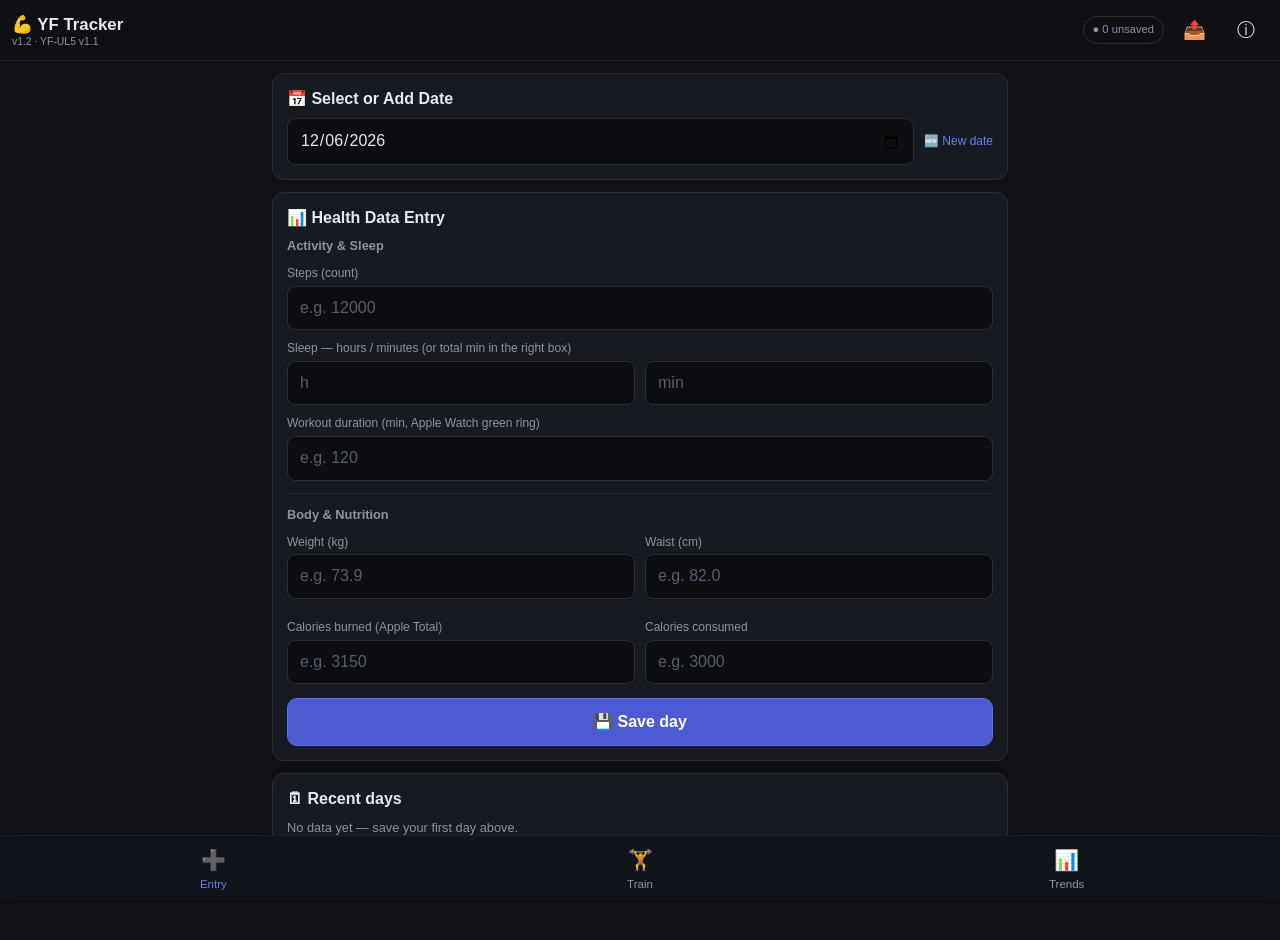
==== commit 66759cf2: "feat: Display previous workout data in mobile tracker Enhance the training log by showing historical" ====
--- a/mobile_tracker/index.html
+++ b/mobile_tracker/index.html
@@ -101,6 +101,7 @@
 .ex + .ex{border-top:1px dashed #2a2f3a}
 .ex .hd{display:flex;align-items:baseline;gap:8px;flex-wrap:wrap;margin-bottom:6px}
 .ex .hd .nm{font-weight:700;font-size:.95rem}
+.ex .lastline{font-size:.72rem;color:#7f8798;background:#12151b;border-radius:6px;padding:4px 8px;margin:0 0 8px}
 .setrow{display:flex;align-items:center;gap:6px;margin:6px 0}
 .setrow .sn{min-width:20px;color:#8b93a3;font-size:.75rem;text-align:center}
 .setrow input{min-height:44px;padding:8px;text-align:center}
@@ -177,7 +178,7 @@
 <header>
   <div>
     <h1>💪 YF Tracker</h1>
-    <div class="ver">v1.1 · YF-UL5 v1.1</div>
+    <div class="ver">v1.2 · YF-UL5 v1.1</div>
   </div>
   <div class="spacer"></div>
   <button class="badge" id="unsavedBadge" data-act="sync">● 0 unsaved</button>
@@ -533,15 +534,16 @@
   if(cur.length)groups.push(cur);
   return groups;
 }
-function lastSetsFor(name){
+function lastSessionFor(name){
   const n=name.trim().toLowerCase();
   for(let i=S.workouts.length-1;i>=0;i--){
     const w=S.workouts[i];
     const e=(w.exercises||[]).find(x=>x.name.trim().toLowerCase()===n);
-    if(e&&e.sets&&e.sets.length)return e.sets;
+    if(e&&e.sets&&e.sets.length)return {date:w.date,sets:e.sets};
   }
   return null;
 }
+function fmtPrev(p){return (p&&p.weight!=null?p.weight:'?')+'×'+(p&&p.reps!=null?p.reps:'?')}
 function renderTrain(){
   const root=$('#panel-train');
   if(S.log){root.innerHTML=logHTML();return}
@@ -638,13 +640,14 @@
   }
   S.log={sid:s.id,session:s.name,dateISO:todayIso(),
     ex:s.exercises.map(e=>{
-      const last=lastSetsFor(e.name);
+      const last=lastSessionFor(e.name);
+      const lastSets=last?last.sets:null;
       const sets=[];
       for(let i=0;i<e.sets;i++){
-        const p=last?(last[i]||last[last.length-1]):null;
-        sets.push({w:p&&p.weight!=null?String(p.weight):'',r:p&&p.reps!=null?String(p.reps):'',rir:'',done:false});
+        const p=lastSets?(lastSets[i]||lastSets[lastSets.length-1]):null;
+        sets.push({w:'',r:'',rir:'',done:false,prev:p?{weight:p.weight,reps:p.reps}:null});
       }
-      return {name:e.name,target:e.sets+'×'+e.reps,rest:e.rest,rir:e.rir,ssWithNext:!!e.ssWithNext,note:e.note||'',sets};
+      return {name:e.name,target:e.sets+'×'+e.reps,rest:e.rest,rir:e.rir,ssWithNext:!!e.ssWithNext,note:e.note||'',sets,lastDate:last?last.date:null,lastSets:lastSets||null};
     })};
   persistActiveLog();renderTrain();window.scrollTo(0,0);
 }
@@ -665,11 +668,14 @@
       const e=L.ex[i];
       let x='<div class="ex"><div class="hd"><span class="nm">'+esc(e.name)+'</span>'+
         '<span class="chip">'+esc(e.target)+'</span><span class="chip">rest '+esc(e.rest)+'</span>'+(e.rir?'<span class="chip">RIR '+esc(e.rir)+'</span>':'')+'</div>';
+      if(e.lastSets&&e.lastSets.length){
+        x+='<div class="lastline">↩ Last'+(e.lastDate?' ('+esc(e.lastDate.slice(0,5))+')':'')+': '+e.lastSets.map(fmtPrev).join(' · ')+'</div>';
+      }
       x+=e.sets.map((st,j)=>
         '<div class="setrow"><span class="sn">'+(j+1)+'</span>'+
-        '<input class="w" inputmode="decimal" placeholder="kg" value="'+esc(st.w)+'" data-lb="'+i+'.'+j+'.w">'+
+        '<input class="w" inputmode="decimal" placeholder="'+(st.prev&&st.prev.weight!=null?esc(String(st.prev.weight)):'kg')+'" value="'+esc(st.w)+'" data-lb="'+i+'.'+j+'.w">'+
         '<span class="x">×</span>'+
-        '<input class="r" inputmode="numeric" placeholder="reps" value="'+esc(st.r)+'" data-lb="'+i+'.'+j+'.r">'+
+        '<input class="r" inputmode="numeric" placeholder="'+(st.prev&&st.prev.reps!=null?esc(String(st.prev.reps)):'reps')+'" value="'+esc(st.r)+'" data-lb="'+i+'.'+j+'.r">'+
         '<input class="rr" inputmode="numeric" placeholder="RIR" value="'+esc(st.rir)+'" data-lb="'+i+'.'+j+'.rir">'+
         '<button class="done'+(st.done?' on':'')+'" data-act="setDone" data-i="'+i+'" data-j="'+j+'">✓</button>'+
         '<button class="del" data-act="setDel" data-i="'+i+'" data-j="'+j+'">–</button></div>'
@@ -696,7 +702,7 @@
   const dm=isoToDdmm(L.dateISO);
   const exercises=L.ex.map(e=>({
     name:e.name,target:e.target,rest:e.rest,rir:e.rir,note:e.note||'',
-    sets:e.sets.filter(s=>s.w!==''||s.r!=='').map(s=>{
+    sets:e.sets.filter(s=>s.r!=='').map(s=>{
       const o={weight:numOrNull(s.w),reps:numOrNull(s.r)};
       if(s.rir!=='')o.rir=numOrNull(s.rir);
       return o;
@@ -1044,7 +1050,7 @@
   '<p><b>Daily use:</b> log your day in Entry, log workouts in Train. Everything is stored on-device instantly (IndexedDB).</p>'+
   '<p><b>Sync:</b> tap 📤 → Export JSON → Save to Files → iCloud Drive → <code>yf-tracker</code> folder. On the Mac, the merge script folds it into <code>data/health_data.csv</code> + <code>data/training_log.csv</code>.</p>'+
   '<p><b>⚠️ Persistence:</b> iOS can clear this app\'s local data after ~7 days of NOT opening it. You use it daily so this is unlikely — but the <b>Export is also your backup</b>. Export regularly; <b>Import</b> restores everything on a new phone or after eviction.</p>'+
-  '<p class="muted small">v1.1 · program YF-UL5 v1.1 · single-file offline app · no network calls</p>',
+  '<p class="muted small">v1.2 · program YF-UL5 v1.1 · single-file offline app · no network calls</p>',
   [{txt:'Close',cls:'primary',val:true}]);
 }
 
@@ -1127,7 +1133,7 @@
   }
   else if(a==='setAdd'){
     const i=+t.dataset.i;const sets=S.log.ex[i].sets;const p=sets[sets.length-1];
-    sets.push({w:p?p.w:'',r:p?p.r:'',rir:'',done:false});
+    sets.push({w:'',r:'',rir:'',done:false,prev:p&&p.prev?p.prev:null});
     persistActiveLog();renderTrain();
   }
   else if(a==='timerClose')timerClose();
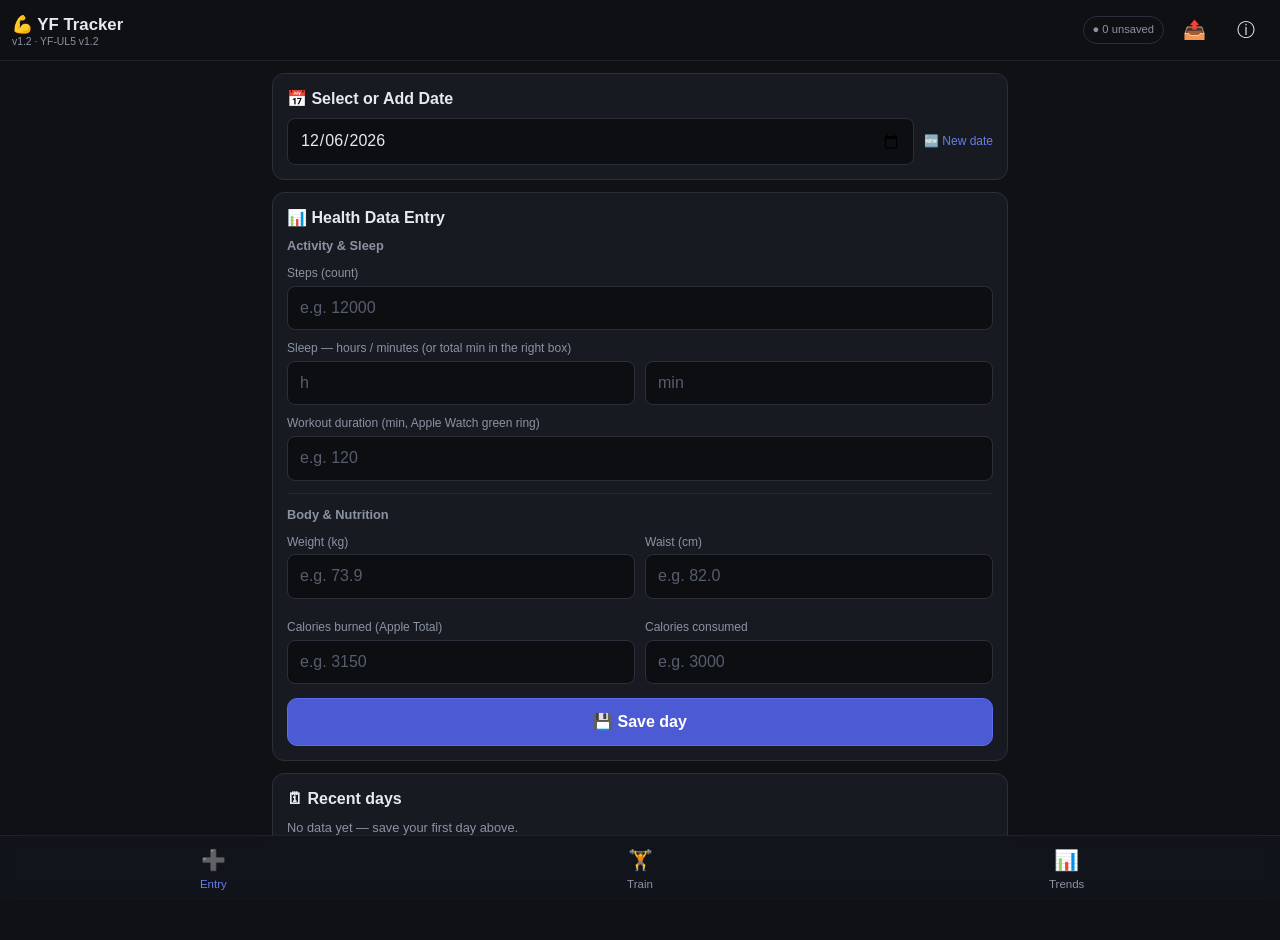
==== commit 00fbe7ed: "Data update and phone app update" ====
--- a/mobile_tracker/index.html
+++ b/mobile_tracker/index.html
@@ -178,7 +178,7 @@
 <header>
   <div>
     <h1>💪 YF Tracker</h1>
-    <div class="ver">v1.2 · YF-UL5 v1.1</div>
+    <div class="ver">v1.2 · YF-UL5 v1.2</div>
   </div>
   <div class="spacer"></div>
   <button class="badge" id="unsavedBadge" data-act="sync">● 0 unsaved</button>
@@ -347,7 +347,7 @@
   ex('Plank hold',2,'45-60s','0:45','',{note:'seconds in reps'})
 ];
 function seedProgram(){
-  return {name:'YF-UL5 v1.1',sessions:[
+  return {name:'YF-UL5 v1.2',sessions:[
     {id:nid('s'),name:'Upper A',sub:'Chest/Back Heavy',exercises:[
       ex('Tirage vertical prise large',4,'8-10','2:30','1-2'),
       ex('Tirage horizontal prise serré',4,'10','2:30','1-2'),
@@ -377,12 +377,12 @@
       ex('Hammer curl',3,'10','1:30','1')
     ]},
     {id:nid('s'),name:'Upper C',sub:'Chest/Back Volume',exercises:[
+      ex('Pull-ups (BW ou lestés)',4,'max (5-8)','2:30','0-1',{note:'FRESH first — hardest movement'}),
       ex('Développé incliné haltères',3,'8-10','2:30','1-2',{note:'22 kg start'}),
+      ex('Tirage horizontal prise large',3,'10','2:30','1-2',{note:'order 3-4 flexible by machine'}),
       ex('Écarté haltère pec',3,'10-12','1:30','1'),
-      ex('Pull-ups (BW ou lestés)',4,'max (5-8)','2:30','0-1'),
-      ex('Tirage horizontal prise large',3,'10','2:30','1-2'),
-      ex('Pull-over cable',3,'12','1:30','1',{note:'first cut if session runs long'}),
-      ex('Shrug barre',3,'12-15','1:30','1',{ssWithNext:true,note:'72.5-75 kg, true superset'}),
+      ex('Pull-over cable',3,'12','1:30','1',{note:'light+slow, feel lat stretch; first cut if long'}),
+      ex('Face pulls',3,'12-15','1:30','1',{ssWithNext:true,note:'replaced shrug — rear delt + shoulder health'}),
       ex('Élévations latérales',3,'12-15','1:30','1',{note:'8 kg strict'})
     ]},
     {id:nid('s'),name:'Lower B',sub:'Ham/Quad Accessories + Abs',exercises:[
@@ -1050,7 +1050,7 @@
   '<p><b>Daily use:</b> log your day in Entry, log workouts in Train. Everything is stored on-device instantly (IndexedDB).</p>'+
   '<p><b>Sync:</b> tap 📤 → Export JSON → Save to Files → iCloud Drive → <code>yf-tracker</code> folder. On the Mac, the merge script folds it into <code>data/health_data.csv</code> + <code>data/training_log.csv</code>.</p>'+
   '<p><b>⚠️ Persistence:</b> iOS can clear this app\'s local data after ~7 days of NOT opening it. You use it daily so this is unlikely — but the <b>Export is also your backup</b>. Export regularly; <b>Import</b> restores everything on a new phone or after eviction.</p>'+
-  '<p class="muted small">v1.2 · program YF-UL5 v1.1 · single-file offline app · no network calls</p>',
+  '<p class="muted small">v1.2 · program YF-UL5 v1.2 · single-file offline app · no network calls</p>',
   [{txt:'Close',cls:'primary',val:true}]);
 }
 
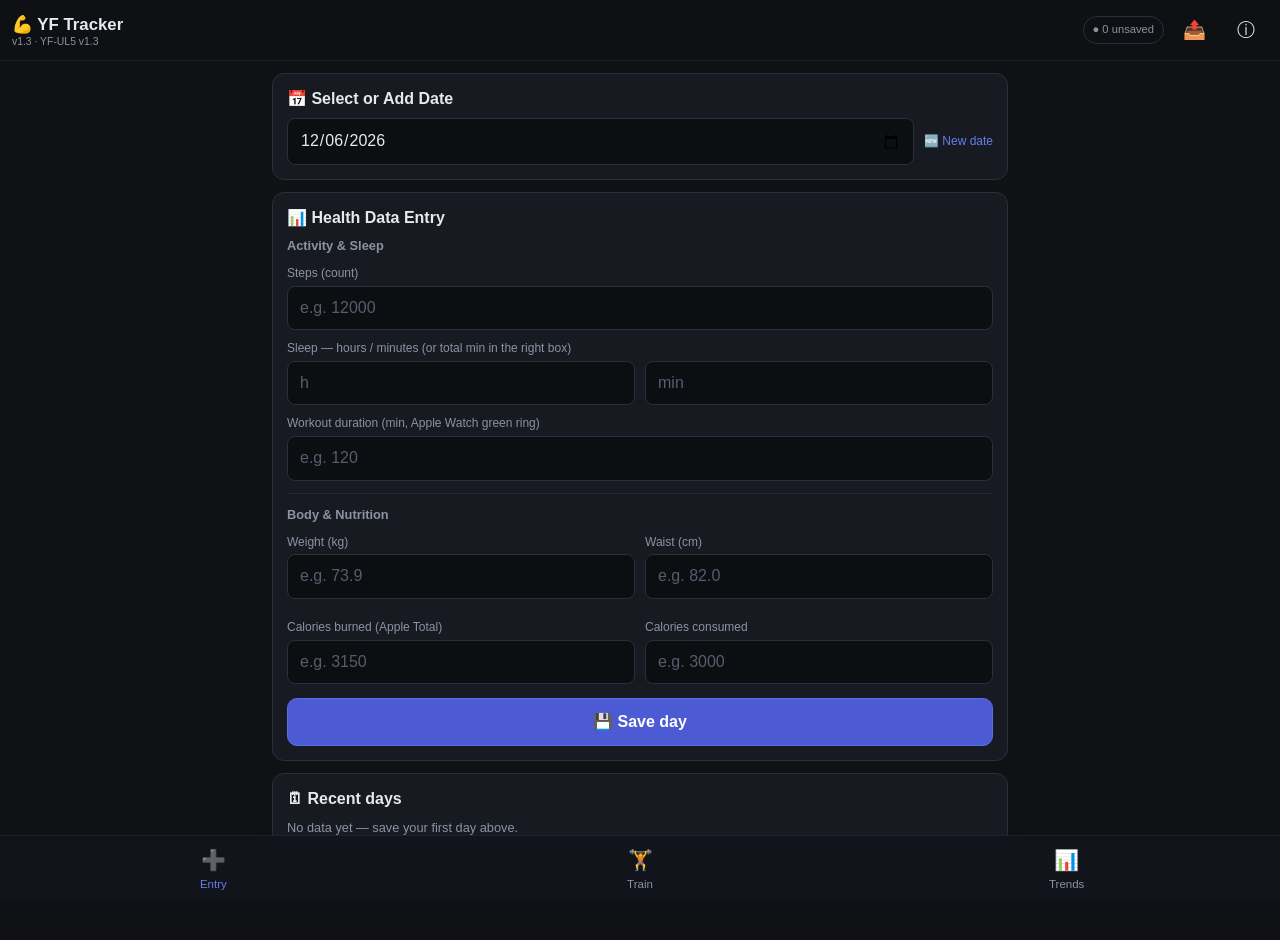
==== commit ed1b3101: "Add Training Log section and enhance Deep Dive composition tracking *   **Deep Dive:** Reworks the "" ====
--- a/mobile_tracker/index.html
+++ b/mobile_tracker/index.html
@@ -178,7 +178,7 @@
 <header>
   <div>
     <h1>💪 YF Tracker</h1>
-    <div class="ver">v1.2 · YF-UL5 v1.2</div>
+    <div class="ver">v1.3 · YF-UL5 v1.3</div>
   </div>
   <div class="spacer"></div>
   <button class="badge" id="unsavedBadge" data-act="sync">● 0 unsaved</button>
@@ -347,10 +347,10 @@
   ex('Plank hold',2,'45-60s','0:45','',{note:'seconds in reps'})
 ];
 function seedProgram(){
-  return {name:'YF-UL5 v1.2',sessions:[
+  return {name:'YF-UL5 v1.3',sessions:[
     {id:nid('s'),name:'Upper A',sub:'Chest/Back Heavy',exercises:[
-      ex('Tirage vertical prise large',4,'8-10','2:30','1-2'),
-      ex('Tirage horizontal prise serré',4,'10','2:30','1-2'),
+      ex('Tirage vertical prise large',3,'8-10','2:30','1-2',{note:'full ROM, no partials'}),
+      ex('Tirage horizontal prise serré',3,'10','2:30','1-2',{note:'full ROM, no partials'}),
       ex('Développé couché barre',4,'5-8','3:00','1-2'),
       ex('Tirage vertical unilatéral',3,'10','2:00','2'),
       ex('Dips (lestés ou BW)',3,'8-10','2:00','2'),
@@ -1050,7 +1050,7 @@
   '<p><b>Daily use:</b> log your day in Entry, log workouts in Train. Everything is stored on-device instantly (IndexedDB).</p>'+
   '<p><b>Sync:</b> tap 📤 → Export JSON → Save to Files → iCloud Drive → <code>yf-tracker</code> folder. On the Mac, the merge script folds it into <code>data/health_data.csv</code> + <code>data/training_log.csv</code>.</p>'+
   '<p><b>⚠️ Persistence:</b> iOS can clear this app\'s local data after ~7 days of NOT opening it. You use it daily so this is unlikely — but the <b>Export is also your backup</b>. Export regularly; <b>Import</b> restores everything on a new phone or after eviction.</p>'+
-  '<p class="muted small">v1.2 · program YF-UL5 v1.2 · single-file offline app · no network calls</p>',
+  '<p class="muted small">v1.3 · program YF-UL5 v1.3 · single-file offline app · no network calls</p>',
   [{txt:'Close',cls:'primary',val:true}]);
 }
 
